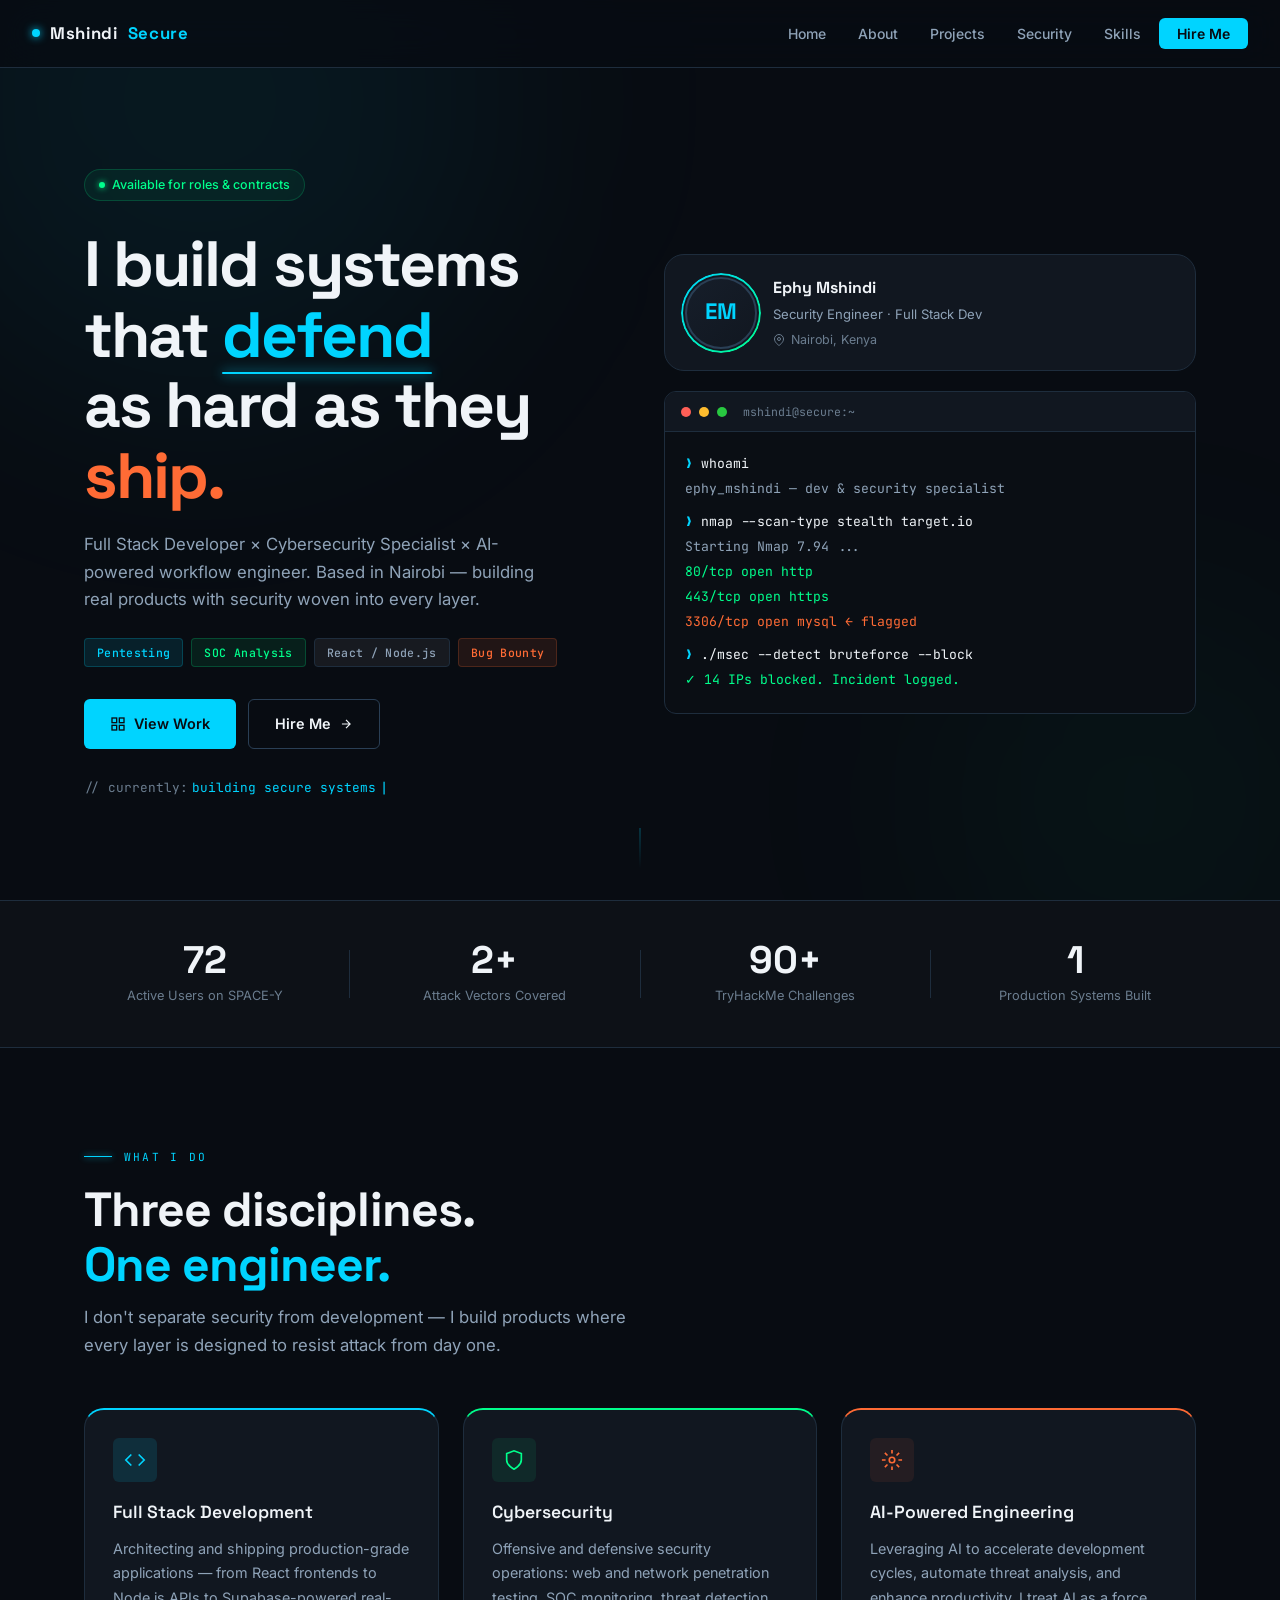
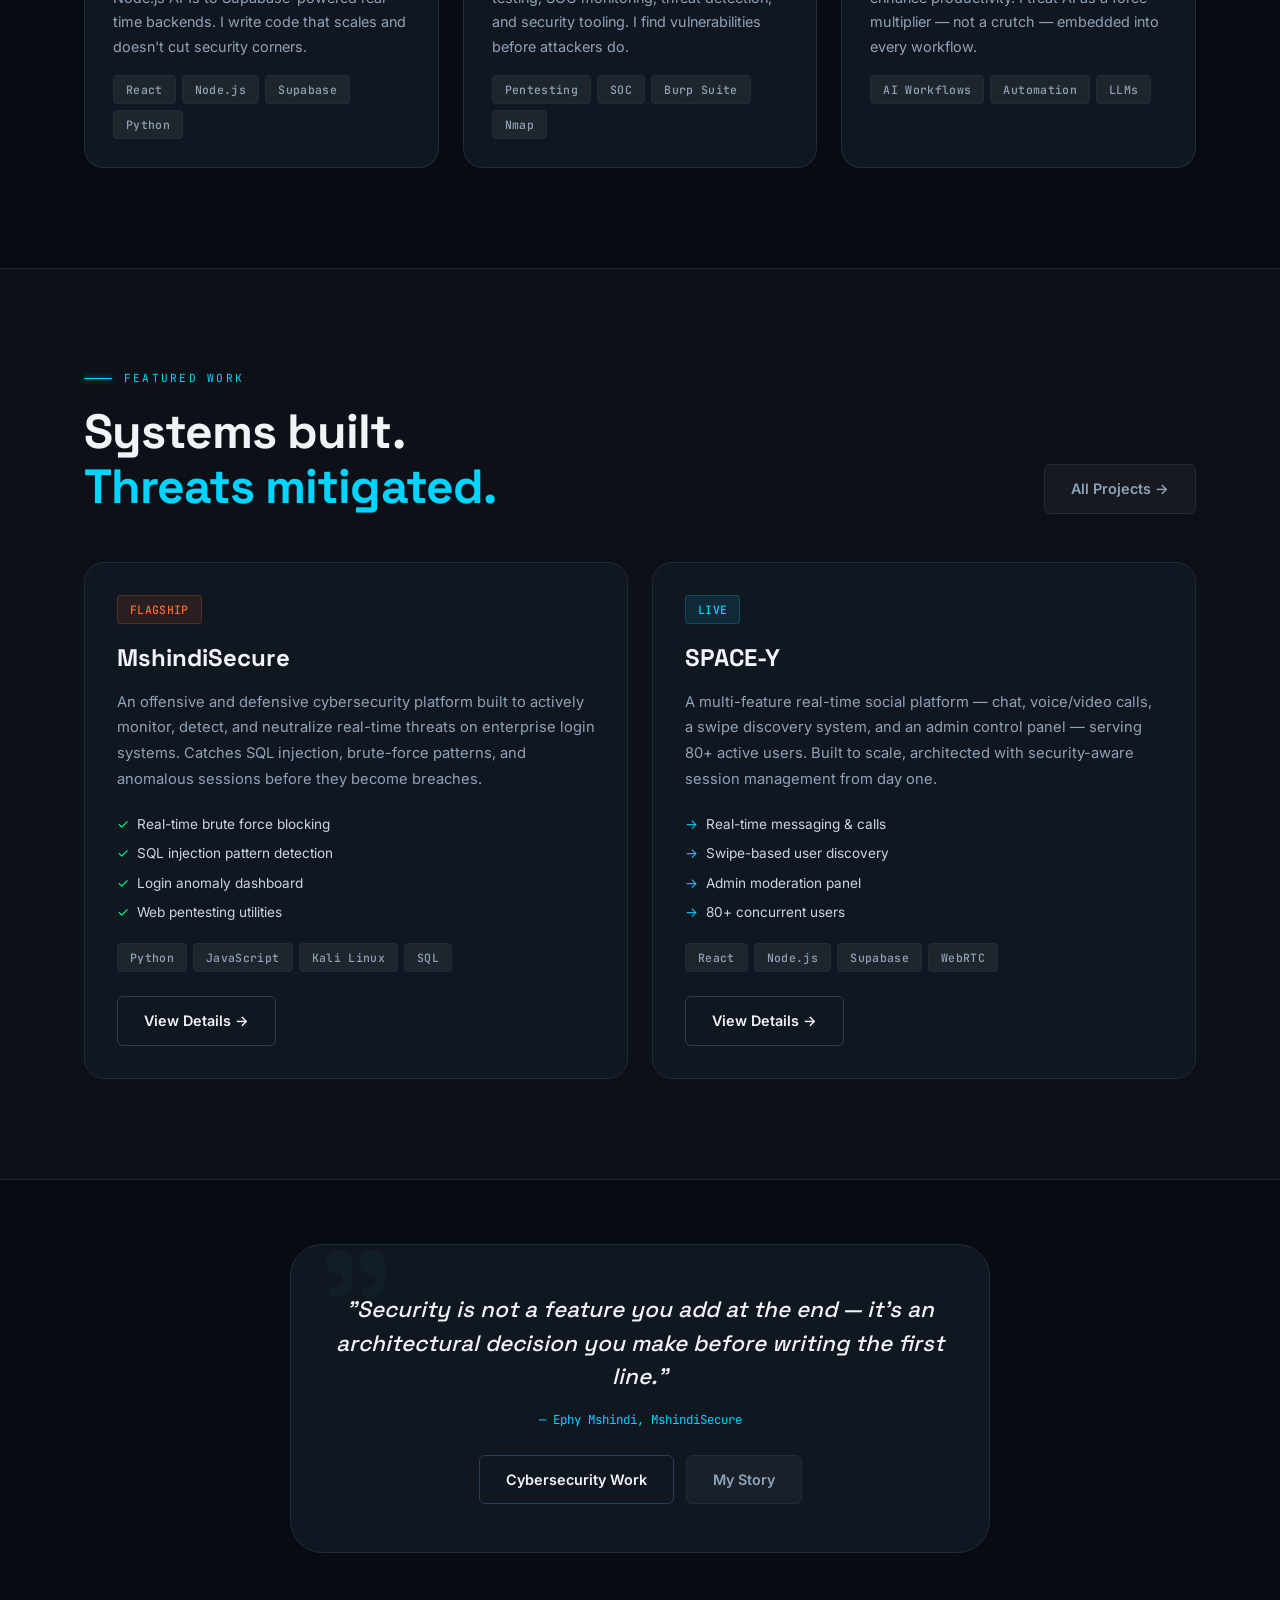
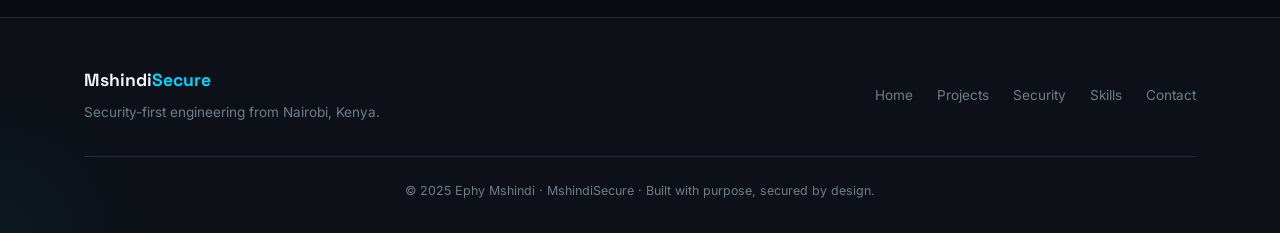
==== index.html @ 640c9cd2 "Initial portfolio launch" ====
<!DOCTYPE html>
<html lang="en">
<head>
  <meta charset="UTF-8" />
  <meta name="viewport" content="width=device-width, initial-scale=1.0" />
  <title>Ephy Mshindi — Full Stack Developer & Cybersecurity Specialist</title>
  <meta name="description" content="Ephy Mshindi (MshindiSecure) — Full Stack Developer, Cybersecurity Specialist and AI-powered engineer based in Nairobi, Kenya." />
  <link rel="stylesheet" href="css/style.css" />
  <link rel="stylesheet" href="css/home.css" />
</head>
<body>

  <!-- Layout injected by layout.js -->

  <!-- ══════════════════════════════════
       HERO
  ══════════════════════════════════ -->
  <section class="hero" id="hero">
    <!-- Ambient blobs -->
    <div class="glow-blob" style="width:600px;height:600px;background:rgba(0,212,255,0.06);top:-200px;left:-100px;"></div>
    <div class="glow-blob" style="width:400px;height:400px;background:rgba(0,255,140,0.04);bottom:-100px;right:-60px;"></div>

    <div class="container hero-container">
      <!-- Left: text -->
      <div class="hero-text">
        <div class="status-badge reveal" style="margin-bottom:28px;">
          Available for roles &amp; contracts
        </div>

        <h1 class="hero-headline reveal reveal-delay-1">
          I build systems<br />
          that <span class="hero-highlight">defend</span><br />
          as hard as they <span class="hero-highlight-alt">ship.</span>
        </h1>

        <p class="hero-sub reveal reveal-delay-2">
          Full Stack Developer × Cybersecurity Specialist × AI-powered workflow engineer.
          Based in Nairobi — building real products with security woven into every layer.
        </p>

        <div class="hero-roles reveal reveal-delay-2">
          <span class="tag tag-cyan">Pentesting</span>
          <span class="tag tag-green">SOC Analysis</span>
          <span class="tag tag-ghost">React / Node.js</span>
          <span class="tag tag-orange">Bug Bounty</span>
        </div>

        <div class="hero-ctas reveal reveal-delay-3">
          <a href="pages/projects.html" class="btn btn-primary">
            <svg width="16" height="16" viewBox="0 0 24 24" fill="none" stroke="currentColor" stroke-width="2"><rect x="3" y="3" width="7" height="7"/><rect x="14" y="3" width="7" height="7"/><rect x="3" y="14" width="7" height="7"/><rect x="14" y="14" width="7" height="7"/></svg>
            View Work
          </a>
          <a href="pages/contact.html" class="btn btn-secondary">
            Hire Me
            <svg width="14" height="14" viewBox="0 0 24 24" fill="none" stroke="currentColor" stroke-width="2"><path d="M5 12h14M12 5l7 7-7 7"/></svg>
          </a>
        </div>

        <!-- Typed roles -->
        <div class="hero-typed reveal reveal-delay-4">
          <span class="font-mono text-muted" style="font-size:0.8rem;">// currently: </span>
          <span id="typed-role" class="font-mono text-cyan" style="font-size:0.8rem;"></span>
          <span class="typed-cursor">|</span>
        </div>
      </div>

      <!-- Right: profile + terminal -->
      <div class="hero-visual reveal reveal-delay-2">
        <div class="hero-profile-card">
          <div class="hero-img-wrap">
            <img src="https://res.cloudinary.com/dnaw2g9c0/image/upload/v1781945334/file_00000000d36471f89955f87ce073cd5a_1_qok9fi.png" alt="Ephy Mshindi" class="hero-img" onerror="this.style.display='none';this.nextElementSibling.style.display='flex'" />
            <div class="hero-img-placeholder">
              <span>EM</span>
            </div>
            <div class="hero-img-ring"></div>
          </div>
          <div class="hero-profile-info">
            <div class="fw-700 text-ghost" style="font-family:var(--font-display)">Ephy Mshindi</div>
            <div style="font-size:0.82rem;color:var(--muted-bright);margin-top:2px">Security Engineer · Full Stack Dev</div>
            <div style="font-size:0.78rem;color:var(--muted);margin-top:4px;display:flex;align-items:center;gap:6px;">
              <svg width="12" height="12" viewBox="0 0 24 24" fill="none" stroke="currentColor" stroke-width="2"><path d="M21 10c0 7-9 13-9 13s-9-6-9-13a9 9 0 0118 0z"/><circle cx="12" cy="10" r="3"/></svg>
              Nairobi, Kenya
            </div>
          </div>
        </div>

        <!-- Terminal card -->
        <div class="terminal hero-terminal">
          <div class="terminal-bar">
            <div class="terminal-dot red"></div>
            <div class="terminal-dot yellow"></div>
            <div class="terminal-dot green"></div>
            <span style="font-size:0.72rem;color:var(--muted);margin-left:8px;">mshindi@secure:~</span>
          </div>
          <div class="terminal-body">
            <div><span class="t-prompt">❯ </span><span class="t-cmd">whoami</span></div>
            <div class="t-output">ephy_mshindi — dev &amp; security specialist</div>
            <div style="margin-top:8px"><span class="t-prompt">❯ </span><span class="t-cmd">nmap --scan-type stealth target.io</span></div>
            <div class="t-output">Starting Nmap 7.94 ...</div>
            <div class="t-success">80/tcp  open  http</div>
            <div class="t-success">443/tcp open  https</div>
            <div class="t-warn">3306/tcp open  mysql ← flagged</div>
            <div style="margin-top:8px"><span class="t-prompt">❯ </span><span class="t-cmd">./msec --detect bruteforce --block</span></div>
            <div class="t-success">✓ 14 IPs blocked. Incident logged.</div>
          </div>
        </div>
      </div>
    </div>

    <!-- Scroll hint -->
    <div class="hero-scroll">
      <div class="hero-scroll-line"></div>
    </div>
  </section>

  <!-- ══════════════════════════════════
       STATS STRIP
  ══════════════════════════════════ -->
  <section class="stats-strip">
    <div class="container">
      <div class="stats-grid">
        <div class="stat-item reveal">
          <div class="stat-num">
            <span data-counter data-target="80" data-suffix="+">0</span>
          </div>
          <div class="stat-label">Active Users on SPACE-Y</div>
        </div>
        <div class="stat-divider"></div>
        <div class="stat-item reveal reveal-delay-1">
          <div class="stat-num">
            <span data-counter data-target="3" data-suffix="">0</span>+
          </div>
          <div class="stat-label">Attack Vectors Covered</div>
        </div>
        <div class="stat-divider"></div>
        <div class="stat-item reveal reveal-delay-2">
          <div class="stat-num">
            <span data-counter data-target="100" data-suffix="">0</span>+
          </div>
          <div class="stat-label">TryHackMe Challenges</div>
        </div>
        <div class="stat-divider"></div>
        <div class="stat-item reveal reveal-delay-3">
          <div class="stat-num">
            <span data-counter data-target="2" data-suffix="">0</span>
          </div>
          <div class="stat-label">Production Systems Built</div>
        </div>
      </div>
    </div>
  </section>

  <!-- ══════════════════════════════════
       WHAT I DO
  ══════════════════════════════════ -->
  <section class="section" id="what-i-do">
    <div class="container">
      <div class="section-eyebrow reveal">What I Do</div>
      <h2 class="section-title reveal reveal-delay-1">Three disciplines.<br /><span class="text-cyan">One engineer.</span></h2>
      <p class="section-subtitle reveal reveal-delay-2">I don't separate security from development — I build products where every layer is designed to resist attack from day one.</p>

      <div class="grid-3 mt-48">
        <!-- Card 1 -->
        <div class="card reveal" style="border-top: 2px solid var(--cyan);">
          <div class="card-icon" style="background:var(--cyan-glow);color:var(--cyan);">
            <svg width="22" height="22" viewBox="0 0 24 24" fill="none" stroke="currentColor" stroke-width="1.8"><polyline points="16 18 22 12 16 6"/><polyline points="8 6 2 12 8 18"/></svg>
          </div>
          <h3 class="card-title">Full Stack Development</h3>
          <p class="card-text">Architecting and shipping production-grade applications — from React frontends to Node.js APIs to Supabase-powered real-time backends. I write code that scales and doesn't cut security corners.</p>
          <div class="mt-16" style="display:flex;flex-wrap:wrap;gap:6px;">
            <span class="tag tag-ghost">React</span>
            <span class="tag tag-ghost">Node.js</span>
            <span class="tag tag-ghost">Supabase</span>
            <span class="tag tag-ghost">Python</span>
          </div>
        </div>

        <!-- Card 2 -->
        <div class="card reveal reveal-delay-1" style="border-top: 2px solid var(--green);">
          <div class="card-icon" style="background:rgba(0,255,140,0.08);color:var(--green);">
            <svg width="22" height="22" viewBox="0 0 24 24" fill="none" stroke="currentColor" stroke-width="1.8"><path d="M12 22s8-4 8-10V5l-8-3-8 3v7c0 6 8 10 8 10z"/></svg>
          </div>
          <h3 class="card-title">Cybersecurity</h3>
          <p class="card-text">Offensive and defensive security operations: web and network penetration testing, SOC monitoring, threat detection, and security tooling. I find vulnerabilities before attackers do.</p>
          <div class="mt-16" style="display:flex;flex-wrap:wrap;gap:6px;">
            <span class="tag tag-ghost">Pentesting</span>
            <span class="tag tag-ghost">SOC</span>
            <span class="tag tag-ghost">Burp Suite</span>
            <span class="tag tag-ghost">Nmap</span>
          </div>
        </div>

        <!-- Card 3 -->
        <div class="card reveal reveal-delay-2" style="border-top: 2px solid var(--orange);">
          <div class="card-icon" style="background:rgba(255,107,53,0.08);color:var(--orange);">
            <svg width="22" height="22" viewBox="0 0 24 24" fill="none" stroke="currentColor" stroke-width="1.8"><circle cx="12" cy="12" r="3"/><path d="M12 1v4M12 19v4M4.22 4.22l2.83 2.83M16.95 16.95l2.83 2.83M1 12h4M19 12h4M4.22 19.78l2.83-2.83M16.95 7.05l2.83-2.83"/></svg>
          </div>
          <h3 class="card-title">AI-Powered Engineering</h3>
          <p class="card-text">Leveraging AI to accelerate development cycles, automate threat analysis, and enhance productivity. I treat AI as a force multiplier — not a crutch — embedded into every workflow.</p>
          <div class="mt-16" style="display:flex;flex-wrap:wrap;gap:6px;">
            <span class="tag tag-ghost">AI Workflows</span>
            <span class="tag tag-ghost">Automation</span>
            <span class="tag tag-ghost">LLMs</span>
          </div>
        </div>
      </div>
    </div>
  </section>

  <!-- ══════════════════════════════════
       FEATURED PROJECTS
  ══════════════════════════════════ -->
  <section class="section" id="featured" style="background:var(--surface-1);border-top:1px solid var(--border);border-bottom:1px solid var(--border);">
    <div class="container">
      <div class="section-eyebrow reveal">Featured Work</div>
      <div class="flex-between" style="flex-wrap:wrap;gap:16px;align-items:flex-end;">
        <h2 class="section-title reveal reveal-delay-1">Systems built.<br /><span class="text-cyan">Threats mitigated.</span></h2>
        <a href="pages/projects.html" class="btn btn-ghost reveal reveal-delay-1">All Projects →</a>
      </div>

      <div class="grid-2 mt-48">
        <!-- MshindiSecure -->
        <div class="project-card card reveal">
          <div class="project-label">
            <span class="tag tag-orange">FLAGSHIP</span>
          </div>
          <h3 class="project-title">MshindiSecure</h3>
          <p class="project-desc">An offensive and defensive cybersecurity platform built to actively monitor, detect, and neutralize real-time threats on enterprise login systems. Catches SQL injection, brute-force patterns, and anomalous sessions before they become breaches.</p>
          <div class="project-features">
            <div class="project-feature"><span class="text-green">✓</span> Real-time brute force blocking</div>
            <div class="project-feature"><span class="text-green">✓</span> SQL injection pattern detection</div>
            <div class="project-feature"><span class="text-green">✓</span> Login anomaly dashboard</div>
            <div class="project-feature"><span class="text-green">✓</span> Web pentesting utilities</div>
          </div>
          <div class="project-stack">
            <span class="tag tag-ghost">Python</span>
            <span class="tag tag-ghost">JavaScript</span>
            <span class="tag tag-ghost">Kali Linux</span>
            <span class="tag tag-ghost">SQL</span>
          </div>
          <a href="pages/projects.html#mshindisecure" class="btn btn-secondary mt-24" style="width:fit-content;">View Details →</a>
        </div>

        <!-- SPACE-Y -->
        <div class="project-card card reveal reveal-delay-1">
          <div class="project-label">
            <span class="tag tag-cyan">LIVE</span>
          </div>
          <h3 class="project-title">SPACE-Y</h3>
          <p class="project-desc">A multi-feature real-time social platform — chat, voice/video calls, a swipe discovery system, and an admin control panel — serving 80+ active users. Built to scale, architected with security-aware session management from day one.</p>
          <div class="project-features">
            <div class="project-feature"><span class="text-cyan">→</span> Real-time messaging &amp; calls</div>
            <div class="project-feature"><span class="text-cyan">→</span> Swipe-based user discovery</div>
            <div class="project-feature"><span class="text-cyan">→</span> Admin moderation panel</div>
            <div class="project-feature"><span class="text-cyan">→</span> 80+ concurrent users</div>
          </div>
          <div class="project-stack">
            <span class="tag tag-ghost">React</span>
            <span class="tag tag-ghost">Node.js</span>
            <span class="tag tag-ghost">Supabase</span>
            <span class="tag tag-ghost">WebRTC</span>
          </div>
          <a href="pages/projects.html#spacey" class="btn btn-secondary mt-24" style="width:fit-content;">View Details →</a>
        </div>
      </div>
    </div>
  </section>

  <!-- ══════════════════════════════════
       SECURITY MINDSET STRIP
  ══════════════════════════════════ -->
  <section class="section section-sm" id="mindset">
    <div class="container">
      <div class="mindset-wrap reveal">
        <div class="mindset-quote">
          "Security is not a feature you add at the end — it's an architectural decision you make before writing the first line."
        </div>
        <div class="mindset-attr">— Ephy Mshindi, MshindiSecure</div>
        <div class="mt-24" style="display:flex;gap:12px;flex-wrap:wrap;justify-content:center;">
          <a href="pages/cybersecurity.html" class="btn btn-secondary">Cybersecurity Work</a>
          <a href="pages/about.html" class="btn btn-ghost">My Story</a>
        </div>
      </div>
    </div>
  </section>

  <script src="js/layout.js"></script>
  <script src="js/main.js"></script>
  <script>
    // Typed text on hero
    typeText(document.getElementById('typed-role'), [
      'building secure systems',
      'hunting vulnerabilities',
      'writing clean React',
      'monitoring threats live',
      'open to hire'
    ], 70, 2000);
  </script>
</body>
</html>
---- css/style.css ----
/* ========================================
   MSHINDISECURE — DESIGN SYSTEM
   Palette: Obsidian × Electric Cyan × Ghost White
   Typefaces: Space Grotesk (display) + Inter (body)
   ======================================== */

@import url('https://fonts.googleapis.com/css2?family=Space+Grotesk:wght@300;400;500;600;700&family=Inter:wght@300;400;500;600&family=JetBrains+Mono:wght@400;500&display=swap');

/* ── TOKENS ── */
:root {
  --obsidian:     #080c12;
  --surface-1:    #0d1117;
  --surface-2:    #111720;
  --surface-3:    #161e2a;
  --border:       #1e2d3d;
  --border-bright:#2a3f55;
  --cyan:         #00d4ff;
  --cyan-dim:     #00a8cc;
  --cyan-glow:    rgba(0, 212, 255, 0.12);
  --cyan-glow-lg: rgba(0, 212, 255, 0.06);
  --green:        #00ff8c;
  --orange:       #ff6b35;
  --ghost:        #f0f4f8;
  --muted:        #6b7d8f;
  --muted-bright: #8fa3b8;
  --text:         #c9d6e3;

  --font-display: 'Space Grotesk', sans-serif;
  --font-body:    'Inter', sans-serif;
  --font-mono:    'JetBrains Mono', monospace;

  --radius-sm:  6px;
  --radius-md:  12px;
  --radius-lg:  20px;
  --radius-xl:  32px;

  --transition: 0.25s cubic-bezier(0.4, 0, 0.2, 1);
  --transition-slow: 0.45s cubic-bezier(0.4, 0, 0.2, 1);

  --shadow-cyan: 0 0 40px rgba(0, 212, 255, 0.15), 0 0 80px rgba(0, 212, 255, 0.05);
  --shadow-card: 0 4px 24px rgba(0, 0, 0, 0.4), 0 1px 0 rgba(255,255,255,0.03) inset;
}

/* ── RESET ── */
*, *::before, *::after { box-sizing: border-box; margin: 0; padding: 0; }

html {
  scroll-behavior: smooth;
  -webkit-font-smoothing: antialiased;
}

body {
  background: var(--obsidian);
  color: var(--text);
  font-family: var(--font-body);
  font-size: 16px;
  line-height: 1.65;
  overflow-x: hidden;
}

a { color: inherit; text-decoration: none; }
img { display: block; max-width: 100%; }
ul { list-style: none; }

/* ── LOADING SCREEN ── */
#loader {
  position: fixed;
  inset: 0;
  background: var(--obsidian);
  display: flex;
  align-items: center;
  justify-content: center;
  z-index: 9999;
  transition: opacity 0.6s ease, visibility 0.6s ease;
}
#loader.hidden { opacity: 0; visibility: hidden; }

.loader-inner {
  display: flex;
  flex-direction: column;
  align-items: center;
  gap: 20px;
}

.loader-logo {
  font-family: var(--font-display);
  font-size: 1.4rem;
  font-weight: 700;
  color: var(--ghost);
  letter-spacing: 0.08em;
}
.loader-logo span { color: var(--cyan); }

.loader-bar {
  width: 180px;
  height: 2px;
  background: var(--surface-3);
  border-radius: 2px;
  overflow: hidden;
}
.loader-bar-fill {
  height: 100%;
  background: var(--cyan);
  border-radius: 2px;
  animation: loadBar 1.4s cubic-bezier(0.4, 0, 0.2, 1) forwards;
  box-shadow: 0 0 12px var(--cyan);
}
@keyframes loadBar { from { width: 0 } to { width: 100% } }

/* ── NAVBAR ── */
.navbar {
  position: fixed;
  top: 0; left: 0; right: 0;
  z-index: 1000;
  padding: 0 32px;
  height: 68px;
  display: flex;
  align-items: center;
  justify-content: space-between;
  background: rgba(8, 12, 18, 0.82);
  backdrop-filter: blur(20px) saturate(180%);
  -webkit-backdrop-filter: blur(20px) saturate(180%);
  border-bottom: 1px solid var(--border);
  transition: var(--transition);
}

.navbar.scrolled {
  background: rgba(8, 12, 18, 0.96);
  box-shadow: 0 8px 32px rgba(0,0,0,0.4);
}

.nav-brand {
  display: flex;
  align-items: center;
  gap: 10px;
  font-family: var(--font-display);
  font-weight: 700;
  font-size: 1.05rem;
  letter-spacing: 0.04em;
  color: var(--ghost);
}
.nav-brand-avatar {
  width: 30px; height: 30px;
  border-radius: 50%;
  object-fit: cover;
  border: 1.5px solid var(--cyan);
  box-shadow: 0 0 8px rgba(0, 212, 255, 0.4);
  flex-shrink: 0;
  transition: var(--transition);
}
.nav-brand:hover .nav-brand-avatar {
  box-shadow: 0 0 16px rgba(0, 212, 255, 0.7);
  transform: scale(1.06);
}

.nav-brand-dot {
  width: 8px; height: 8px;
  background: var(--cyan);
  border-radius: 50%;
  box-shadow: 0 0 8px var(--cyan);
  animation: pulse 2.4s ease-in-out infinite;
}
@keyframes pulse { 0%,100%{ opacity:1; transform:scale(1) } 50%{ opacity:0.5; transform:scale(0.7) } }

.nav-links {
  display: flex;
  align-items: center;
  gap: 4px;
}
.nav-links a {
  padding: 6px 14px;
  font-size: 0.875rem;
  font-weight: 500;
  color: var(--muted-bright);
  border-radius: var(--radius-sm);
  transition: var(--transition);
  position: relative;
}
.nav-links a:hover, .nav-links a.active {
  color: var(--ghost);
  background: rgba(255,255,255,0.05);
}
.nav-links a.active::after {
  content: '';
  position: absolute;
  bottom: -1px; left: 50%; transform: translateX(-50%);
  width: 20px; height: 2px;
  background: var(--cyan);
  border-radius: 2px;
  box-shadow: 0 0 6px var(--cyan);
}

.nav-cta {
  background: var(--cyan) !important;
  color: var(--obsidian) !important;
  font-weight: 600 !important;
  padding: 7px 18px !important;
  border-radius: var(--radius-sm) !important;
  transition: var(--transition) !important;
}
.nav-cta:hover {
  background: #33dcff !important;
  transform: translateY(-1px);
  box-shadow: 0 4px 20px rgba(0, 212, 255, 0.4) !important;
}

.nav-hamburger {
  display: none;
  flex-direction: column;
  gap: 5px;
  cursor: pointer;
  padding: 4px;
}
.nav-hamburger span {
  display: block;
  width: 22px; height: 2px;
  background: var(--ghost);
  border-radius: 2px;
  transition: var(--transition);
}

/* ── LAYOUT ── */
.container {
  max-width: 1160px;
  margin: 0 auto;
  padding: 0 24px;
}

.section { padding: 100px 0; }
.section-sm { padding: 64px 0; }

.section-eyebrow {
  font-family: var(--font-mono);
  font-size: 0.7rem;
  letter-spacing: 0.2em;
  text-transform: uppercase;
  color: var(--cyan);
  margin-bottom: 16px;
  display: flex;
  align-items: center;
  gap: 12px;
}
.section-eyebrow::before {
  content: '';
  display: block;
  width: 28px; height: 1px;
  background: var(--cyan);
  box-shadow: 0 0 6px var(--cyan);
}

.section-title {
  font-family: var(--font-display);
  font-size: clamp(2rem, 4vw, 3rem);
  font-weight: 700;
  color: var(--ghost);
  line-height: 1.15;
  letter-spacing: -0.02em;
}

.section-subtitle {
  color: var(--muted-bright);
  font-size: 1.05rem;
  max-width: 560px;
  margin-top: 12px;
}

/* ── BUTTONS ── */
.btn {
  display: inline-flex;
  align-items: center;
  gap: 8px;
  padding: 12px 26px;
  font-family: var(--font-body);
  font-size: 0.9rem;
  font-weight: 600;
  border-radius: var(--radius-sm);
  border: none;
  cursor: pointer;
  transition: var(--transition);
  text-decoration: none;
  white-space: nowrap;
}

.btn-primary {
  background: var(--cyan);
  color: var(--obsidian);
}
.btn-primary:hover {
  background: #33dcff;
  transform: translateY(-2px);
  box-shadow: 0 8px 32px rgba(0, 212, 255, 0.35);
}

.btn-secondary {
  background: transparent;
  color: var(--ghost);
  border: 1px solid var(--border-bright);
}
.btn-secondary:hover {
  border-color: var(--cyan);
  color: var(--cyan);
  transform: translateY(-2px);
  background: var(--cyan-glow);
}

.btn-ghost {
  background: rgba(255,255,255,0.04);
  color: var(--muted-bright);
  border: 1px solid var(--border);
}
.btn-ghost:hover {
  background: rgba(255,255,255,0.08);
  color: var(--ghost);
}

/* ── CARDS ── */
.card {
  background: var(--surface-2);
  border: 1px solid var(--border);
  border-radius: var(--radius-lg);
  padding: 28px;
  transition: var(--transition);
  position: relative;
  overflow: hidden;
}
.card::before {
  content: '';
  position: absolute;
  inset: 0;
  border-radius: var(--radius-lg);
  background: linear-gradient(135deg, rgba(0,212,255,0.04) 0%, transparent 60%);
  opacity: 0;
  transition: var(--transition);
}
.card:hover {
  border-color: var(--border-bright);
  transform: translateY(-4px);
  box-shadow: var(--shadow-card);
}
.card:hover::before { opacity: 1; }

/* ── TAGS ── */
.tag {
  display: inline-flex;
  align-items: center;
  padding: 4px 12px;
  font-family: var(--font-mono);
  font-size: 0.72rem;
  border-radius: 4px;
  font-weight: 500;
  letter-spacing: 0.03em;
}
.tag-cyan { background: rgba(0,212,255,0.1); color: var(--cyan); border: 1px solid rgba(0,212,255,0.2); }
.tag-green { background: rgba(0,255,140,0.08); color: var(--green); border: 1px solid rgba(0,255,140,0.2); }
.tag-orange { background: rgba(255,107,53,0.1); color: var(--orange); border: 1px solid rgba(255,107,53,0.2); }
.tag-ghost { background: rgba(240,244,248,0.06); color: var(--muted-bright); border: 1px solid var(--border); }

/* ── DIVIDER ── */
.divider {
  width: 100%; height: 1px;
  background: linear-gradient(90deg, transparent, var(--border), transparent);
  margin: 0;
}

/* ── GLOW BLOB (ambient background) ── */
.glow-blob {
  position: absolute;
  border-radius: 50%;
  filter: blur(120px);
  pointer-events: none;
  z-index: 0;
}

/* ── SCROLL ANIMATIONS ── */
.reveal {
  opacity: 0;
  transform: translateY(28px);
  transition: opacity 0.6s ease, transform 0.6s ease;
}
.reveal.visible {
  opacity: 1;
  transform: translateY(0);
}
.reveal-delay-1 { transition-delay: 0.1s; }
.reveal-delay-2 { transition-delay: 0.2s; }
.reveal-delay-3 { transition-delay: 0.3s; }
.reveal-delay-4 { transition-delay: 0.4s; }

/* ── FOOTER ── */
footer {
  background: var(--surface-1);
  border-top: 1px solid var(--border);
  padding: 48px 0 32px;
}

.footer-inner {
  display: grid;
  grid-template-columns: 1fr auto;
  gap: 32px;
  align-items: center;
}

.footer-brand {
  font-family: var(--font-display);
  font-weight: 700;
  font-size: 1.1rem;
  color: var(--ghost);
}
.footer-brand span { color: var(--cyan); }
.footer-tagline {
  font-size: 0.85rem;
  color: var(--muted);
  margin-top: 6px;
}

.footer-links {
  display: flex;
  gap: 24px;
}
.footer-links a {
  font-size: 0.85rem;
  color: var(--muted);
  transition: var(--transition);
}
.footer-links a:hover { color: var(--cyan); }

.footer-copy {
  text-align: center;
  font-size: 0.78rem;
  color: var(--muted);
  margin-top: 32px;
  padding-top: 24px;
  border-top: 1px solid var(--border);
}

/* ── TERMINAL ELEMENT ── */
.terminal {
  background: #0a0e14;
  border: 1px solid var(--border);
  border-radius: var(--radius-md);
  overflow: hidden;
  font-family: var(--font-mono);
}
.terminal-bar {
  padding: 10px 16px;
  background: var(--surface-2);
  border-bottom: 1px solid var(--border);
  display: flex;
  align-items: center;
  gap: 8px;
}
.terminal-dot { width: 10px; height: 10px; border-radius: 50%; }
.terminal-dot.red { background: #ff5f57; }
.terminal-dot.yellow { background: #febc2e; }
.terminal-dot.green { background: #28c840; }
.terminal-body {
  padding: 20px 20px;
  font-size: 0.82rem;
  line-height: 1.9;
  color: var(--text);
}
.terminal-body .t-prompt { color: var(--cyan); }
.terminal-body .t-cmd { color: var(--ghost); }
.terminal-body .t-output { color: var(--muted-bright); }
.terminal-body .t-success { color: var(--green); }
.terminal-body .t-warn { color: var(--orange); }

/* ── SKILL BAR ── */
.skill-bar-wrap { margin-bottom: 16px; }
.skill-bar-label {
  display: flex;
  justify-content: space-between;
  margin-bottom: 6px;
  font-size: 0.85rem;
  color: var(--text);
}
.skill-bar-track {
  height: 4px;
  background: var(--surface-3);
  border-radius: 4px;
  overflow: hidden;
}
.skill-bar-fill {
  height: 100%;
  border-radius: 4px;
  background: linear-gradient(90deg, var(--cyan-dim), var(--cyan));
  box-shadow: 0 0 8px rgba(0,212,255,0.4);
  transform-origin: left;
  transform: scaleX(0);
  transition: transform 1s cubic-bezier(0.4,0,0.2,1);
}
.skill-bar-fill.animated { transform: scaleX(1); }

/* ── GRID LAYOUTS ── */
.grid-2 { display: grid; grid-template-columns: repeat(2, 1fr); gap: 24px; }
.grid-3 { display: grid; grid-template-columns: repeat(3, 1fr); gap: 24px; }
.grid-auto { display: grid; grid-template-columns: repeat(auto-fit, minmax(280px, 1fr)); gap: 24px; }

/* ── STATUS BADGE ── */
.status-badge {
  display: inline-flex;
  align-items: center;
  gap: 7px;
  padding: 5px 14px;
  background: rgba(0,255,140,0.06);
  border: 1px solid rgba(0,255,140,0.18);
  border-radius: 40px;
  font-size: 0.78rem;
  color: var(--green);
  font-weight: 500;
}
.status-badge::before {
  content: '';
  width: 6px; height: 6px;
  background: var(--green);
  border-radius: 50%;
  box-shadow: 0 0 6px var(--green);
  animation: pulse 2s ease infinite;
}

/* ── PAGE HERO (inner pages) ── */
.page-hero {
  padding: 140px 0 80px;
  position: relative;
  overflow: hidden;
}
.page-hero-bg {
  position: absolute;
  inset: 0;
  background: radial-gradient(ellipse 60% 60% at 50% 0%, rgba(0,212,255,0.06) 0%, transparent 70%);
  pointer-events: none;
}

/* ── RESPONSIVE ── */
@media (max-width: 900px) {
  .grid-3 { grid-template-columns: repeat(2, 1fr); }
}

@media (max-width: 680px) {
  .navbar { padding: 0 20px; }
  .nav-links { display: none; }
  .nav-links.open {
    display: flex;
    flex-direction: column;
    position: fixed;
    inset: 68px 0 0;
    background: rgba(8,12,18,0.98);
    backdrop-filter: blur(20px);
    padding: 32px 24px;
    gap: 4px;
    z-index: 999;
  }
  .nav-links.open a {
    padding: 12px 16px;
    font-size: 1rem;
    border-radius: var(--radius-sm);
  }
  .nav-hamburger { display: flex; }
  .grid-2 { grid-template-columns: 1fr; }
  .grid-3 { grid-template-columns: 1fr; }
  .footer-inner { grid-template-columns: 1fr; }
  .footer-links { flex-wrap: wrap; gap: 16px; }
  .section { padding: 72px 0; }
}

/* ── MISC UTILITIES ── */
.text-cyan { color: var(--cyan); }
.text-green { color: var(--green); }
.text-muted { color: var(--muted); }
.text-ghost { color: var(--ghost); }
.font-mono { font-family: var(--font-mono); }
.font-display { font-family: var(--font-display); }
.fw-700 { font-weight: 700; }
.flex { display: flex; }
.flex-center { display: flex; align-items: center; justify-content: center; }
.flex-between { display: flex; align-items: center; justify-content: space-between; }
.gap-8 { gap: 8px; }
.gap-12 { gap: 12px; }
.gap-16 { gap: 16px; }
.gap-24 { gap: 24px; }
.mt-8 { margin-top: 8px; }
.mt-12 { margin-top: 12px; }
.mt-16 { margin-top: 16px; }
.mt-24 { margin-top: 24px; }
.mt-32 { margin-top: 32px; }
.mt-48 { margin-top: 48px; }
.mb-8 { margin-bottom: 8px; }
.mb-16 { margin-bottom: 16px; }
.mb-24 { margin-bottom: 24px; }
.mb-32 { margin-bottom: 32px; }
.w-full { width: 100%; }
---- css/home.css ----
/* ════════════════════════════════
   HOME PAGE STYLES
   ════════════════════════════════ */

/* ── HERO ── */
.hero {
  min-height: 100vh;
  display: flex;
  flex-direction: column;
  justify-content: center;
  position: relative;
  overflow: hidden;
  padding-top: 68px;
}

.hero-container {
  display: grid;
  grid-template-columns: 1fr 1fr;
  gap: 48px;
  align-items: center;
  padding-top: 40px;
  padding-bottom: 40px;
  position: relative;
  z-index: 1;
}

.hero-headline {
  font-family: var(--font-display);
  font-size: clamp(2.4rem, 5vw, 4rem);
  font-weight: 700;
  color: var(--ghost);
  line-height: 1.1;
  letter-spacing: -0.03em;
  margin-bottom: 20px;
}

.hero-highlight {
  color: var(--cyan);
  position: relative;
}
.hero-highlight::after {
  content: '';
  position: absolute;
  bottom: 2px; left: 0; right: 0;
  height: 2px;
  background: var(--cyan);
  border-radius: 2px;
  box-shadow: 0 0 12px var(--cyan);
}

.hero-highlight-alt {
  color: var(--orange);
}

.hero-sub {
  color: var(--muted-bright);
  font-size: 1.05rem;
  max-width: 480px;
  margin-bottom: 24px;
}

.hero-roles {
  display: flex;
  flex-wrap: wrap;
  gap: 8px;
  margin-bottom: 32px;
}

.hero-ctas {
  display: flex;
  gap: 12px;
  flex-wrap: wrap;
  margin-bottom: 28px;
}

.hero-typed {
  display: flex;
  align-items: center;
  gap: 4px;
}

.typed-cursor {
  font-family: var(--font-mono);
  font-size: 0.85rem;
  color: var(--cyan);
  animation: blink 1s step-end infinite;
}
@keyframes blink { 0%,100%{ opacity:1 } 50%{ opacity:0 } }

/* ── HERO VISUAL ── */
.hero-visual {
  display: flex;
  flex-direction: column;
  gap: 20px;
  align-items: flex-start;
}

.hero-profile-card {
  background: var(--surface-2);
  border: 1px solid var(--border);
  border-radius: var(--radius-lg);
  padding: 20px;
  display: flex;
  align-items: center;
  gap: 16px;
  width: 100%;
  transition: var(--transition);
}
.hero-profile-card:hover {
  border-color: var(--border-bright);
  box-shadow: 0 0 0 1px rgba(0,212,255,0.1), var(--shadow-card);
}

.hero-img-wrap {
  position: relative;
  flex-shrink: 0;
}

.hero-img, .hero-img-placeholder {
  width: 72px; height: 72px;
  border-radius: 50%;
  object-fit: cover;
}

.hero-img-placeholder {
  display: none;
  align-items: center;
  justify-content: center;
  background: linear-gradient(135deg, var(--surface-3), var(--surface-2));
  border: 2px solid var(--border-bright);
  font-family: var(--font-display);
  font-size: 1.4rem;
  font-weight: 700;
  color: var(--cyan);
}

.hero-img-ring {
  position: absolute;
  inset: -4px;
  border-radius: 50%;
  border: 2px solid transparent;
  background: linear-gradient(135deg, var(--cyan), var(--green)) border-box;
  -webkit-mask: linear-gradient(#fff 0 0) padding-box, linear-gradient(#fff 0 0);
  -webkit-mask-composite: destination-out;
  mask-composite: exclude;
}

.hero-terminal {
  width: 100%;
}

/* ── SCROLL HINT ── */
.hero-scroll {
  position: absolute;
  bottom: 32px; left: 50%;
  transform: translateX(-50%);
  display: flex;
  flex-direction: column;
  align-items: center;
  gap: 6px;
  opacity: 0.4;
  animation: bounceDown 2s ease infinite;
}
.hero-scroll-line {
  width: 1px; height: 40px;
  background: linear-gradient(to bottom, var(--cyan), transparent);
}
@keyframes bounceDown {
  0%,100%{ transform:translateX(-50%) translateY(0); }
  50%{ transform:translateX(-50%) translateY(6px); }
}

/* ── STATS STRIP ── */
.stats-strip {
  background: var(--surface-1);
  border-top: 1px solid var(--border);
  border-bottom: 1px solid var(--border);
  padding: 40px 0;
}

.stats-grid {
  display: flex;
  align-items: center;
  justify-content: space-around;
  gap: 24px;
  flex-wrap: wrap;
}

.stat-item {
  text-align: center;
  flex: 1;
  min-width: 120px;
}

.stat-num {
  font-family: var(--font-display);
  font-size: 2.4rem;
  font-weight: 700;
  color: var(--ghost);
  line-height: 1;
}

.stat-label {
  font-size: 0.8rem;
  color: var(--muted);
  margin-top: 6px;
}

.stat-divider {
  width: 1px; height: 48px;
  background: var(--border);
}

/* ── CARD INTERNALS ── */
.card-icon {
  width: 44px; height: 44px;
  border-radius: var(--radius-sm);
  display: flex;
  align-items: center;
  justify-content: center;
  margin-bottom: 16px;
}

.card-title {
  font-family: var(--font-display);
  font-size: 1.1rem;
  font-weight: 600;
  color: var(--ghost);
  margin-bottom: 10px;
}

.card-text {
  font-size: 0.9rem;
  color: var(--muted-bright);
  line-height: 1.7;
}

/* ── PROJECT CARDS ── */
.project-card { padding: 32px; }
.project-label { margin-bottom: 14px; }
.project-title {
  font-family: var(--font-display);
  font-size: 1.5rem;
  font-weight: 700;
  color: var(--ghost);
  margin-bottom: 12px;
}
.project-desc {
  font-size: 0.92rem;
  color: var(--muted-bright);
  line-height: 1.75;
  margin-bottom: 20px;
}
.project-features {
  display: flex;
  flex-direction: column;
  gap: 7px;
  margin-bottom: 20px;
}
.project-feature {
  font-size: 0.85rem;
  color: var(--text);
  display: flex;
  align-items: center;
  gap: 8px;
}
.project-stack { display: flex; flex-wrap: wrap; gap: 6px; }

/* ── MINDSET SECTION ── */
.mindset-wrap {
  text-align: center;
  max-width: 700px;
  margin: 0 auto;
  padding: 48px 32px;
  background: var(--surface-2);
  border: 1px solid var(--border);
  border-radius: var(--radius-xl);
  position: relative;
  overflow: hidden;
}
.mindset-wrap::before {
  content: '"';
  position: absolute;
  top: -20px; left: 24px;
  font-family: var(--font-display);
  font-size: 12rem;
  color: rgba(0,212,255,0.04);
  line-height: 1;
  pointer-events: none;
}

.mindset-quote {
  font-family: var(--font-display);
  font-size: clamp(1.1rem, 2vw, 1.4rem);
  color: var(--ghost);
  font-weight: 500;
  line-height: 1.5;
  font-style: italic;
}

.mindset-attr {
  font-family: var(--font-mono);
  font-size: 0.78rem;
  color: var(--cyan);
  margin-top: 16px;
}

/* ── RESPONSIVE ── */
@media (max-width: 900px) {
  .hero-container {
    grid-template-columns: 1fr;
    text-align: center;
  }
  .hero-roles, .hero-ctas { justify-content: center; }
  .hero-sub { margin: 0 auto 24px; }
  .hero-typed { justify-content: center; }
  .hero-visual { align-items: center; }
  .stat-divider { display: none; }
  .stats-grid { gap: 32px; }
}
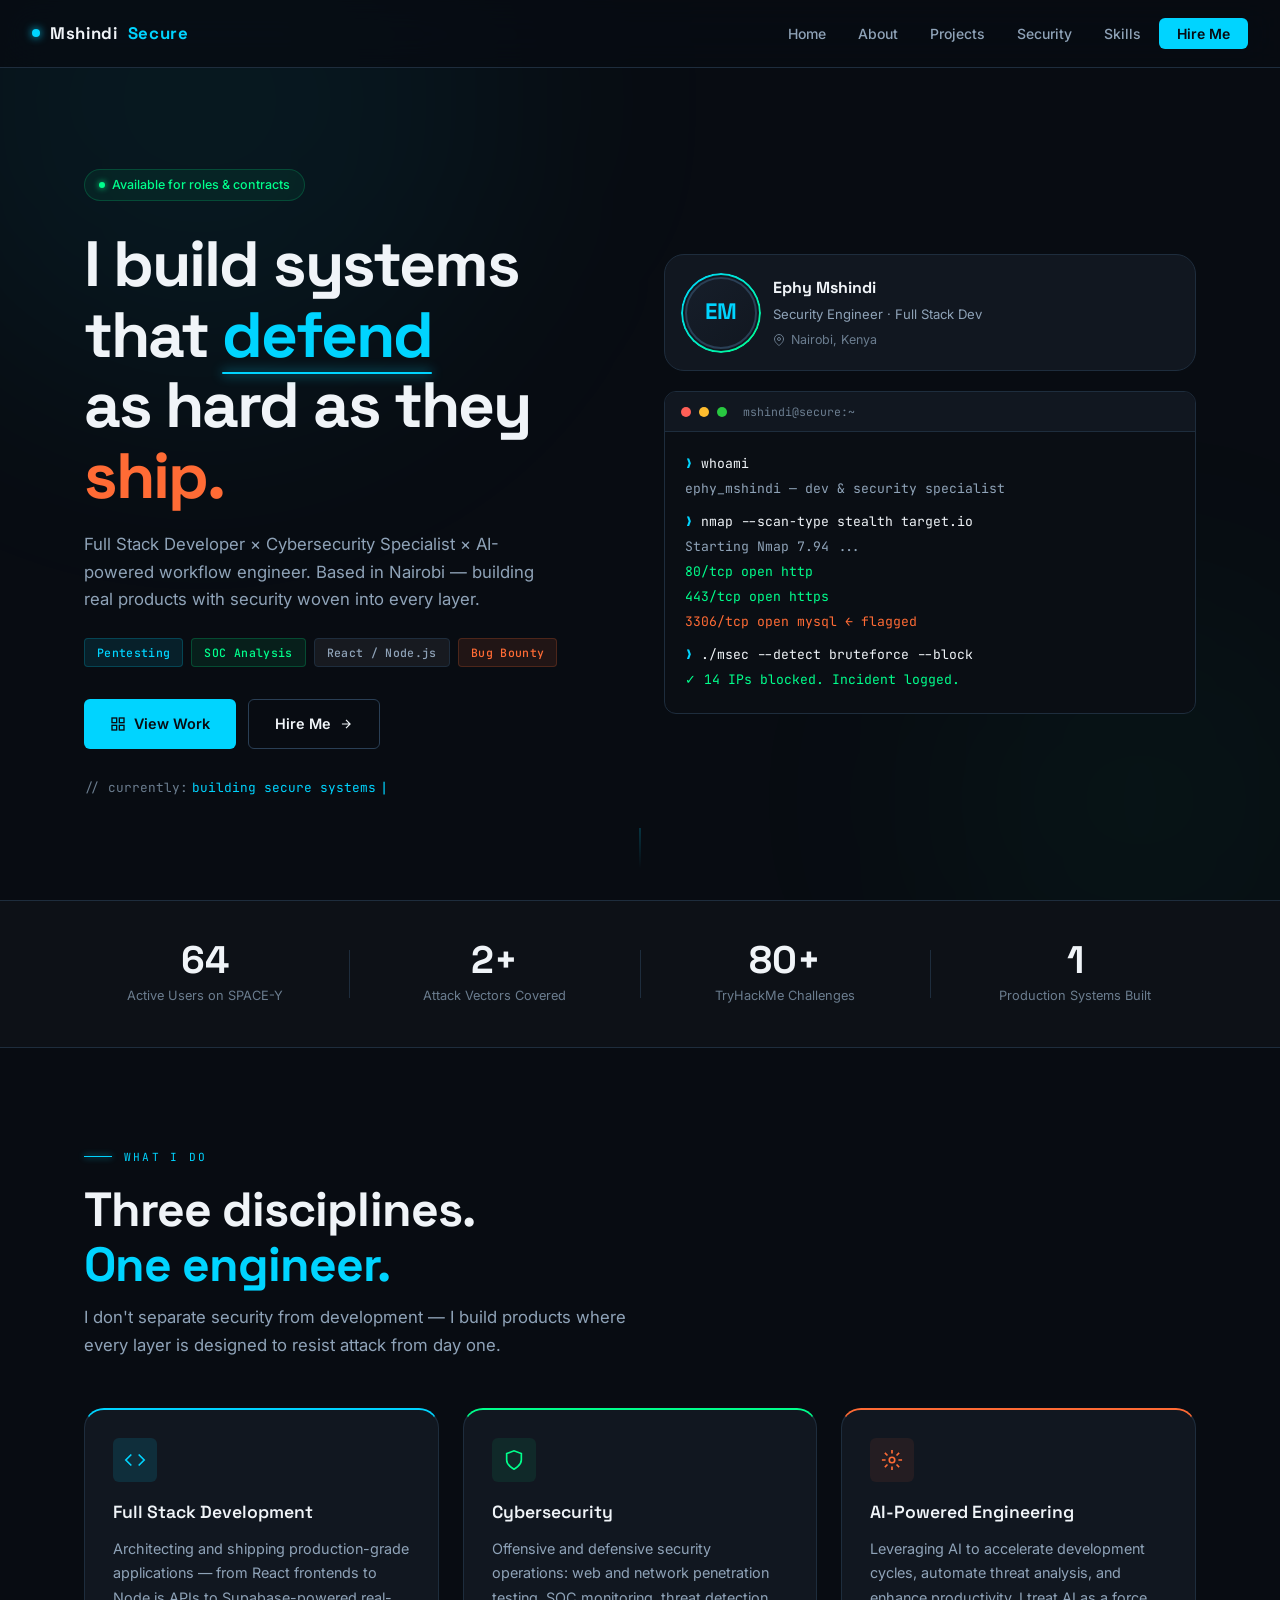
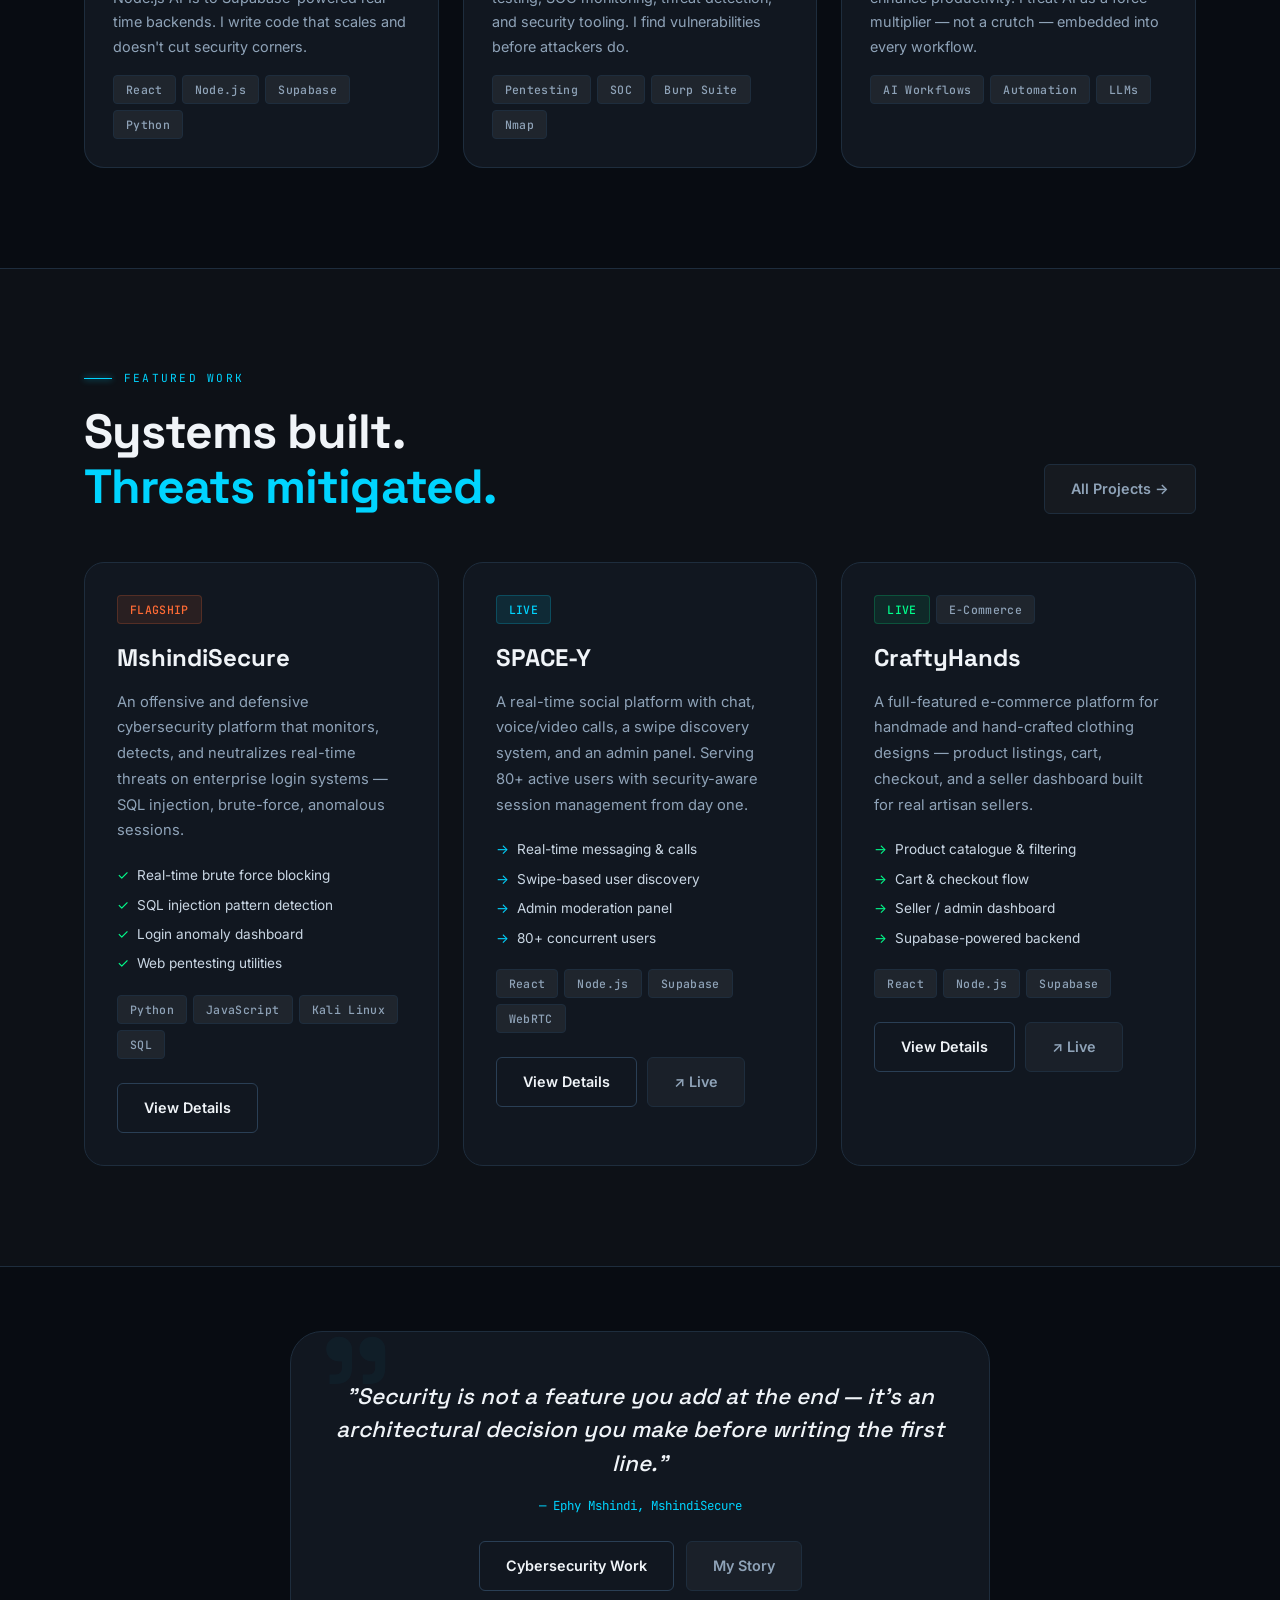
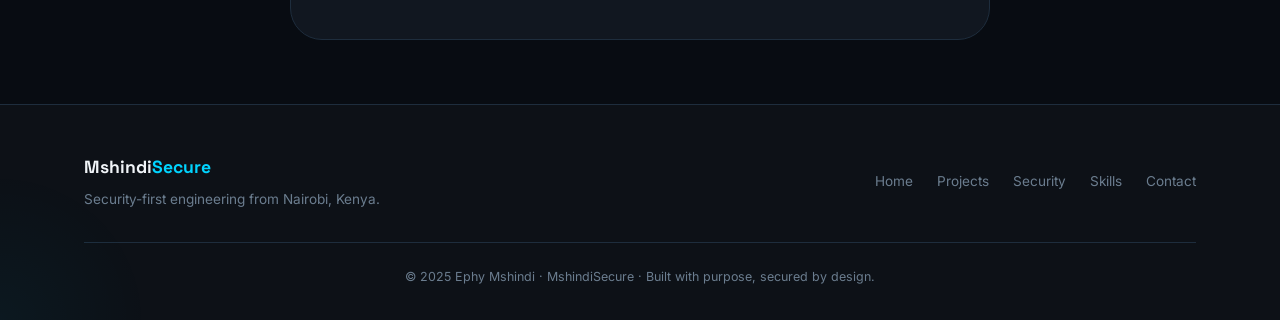
==== commit 479dc7c7: "Add CraftyHands project + live links" ====
--- a/index.html
+++ b/index.html
@@ -218,14 +218,14 @@
         <a href="pages/projects.html" class="btn btn-ghost reveal reveal-delay-1">All Projects →</a>
       </div>
 
-      <div class="grid-2 mt-48">
+<div class="grid-3 mt-48">
         <!-- MshindiSecure -->
         <div class="project-card card reveal">
           <div class="project-label">
             <span class="tag tag-orange">FLAGSHIP</span>
           </div>
           <h3 class="project-title">MshindiSecure</h3>
-          <p class="project-desc">An offensive and defensive cybersecurity platform built to actively monitor, detect, and neutralize real-time threats on enterprise login systems. Catches SQL injection, brute-force patterns, and anomalous sessions before they become breaches.</p>
+          <p class="project-desc">An offensive and defensive cybersecurity platform that monitors, detects, and neutralizes real-time threats on enterprise login systems — SQL injection, brute-force, anomalous sessions.</p>
           <div class="project-features">
             <div class="project-feature"><span class="text-green">✓</span> Real-time brute force blocking</div>
             <div class="project-feature"><span class="text-green">✓</span> SQL injection pattern detection</div>
@@ -238,21 +238,21 @@
             <span class="tag tag-ghost">Kali Linux</span>
             <span class="tag tag-ghost">SQL</span>
           </div>
-          <a href="pages/projects.html#mshindisecure" class="btn btn-secondary mt-24" style="width:fit-content;">View Details →</a>
+          <a href="pages/projects.html#mshindisecure" class="btn btn-secondary mt-24" style="width:fit-content;">View Details</a>
         </div>
 
         <!-- SPACE-Y -->
         <div class="project-card card reveal reveal-delay-1">
-          <div class="project-label">
+          <div class="project-label" style="display:flex;gap:6px;">
             <span class="tag tag-cyan">LIVE</span>
           </div>
           <h3 class="project-title">SPACE-Y</h3>
-          <p class="project-desc">A multi-feature real-time social platform — chat, voice/video calls, a swipe discovery system, and an admin control panel — serving 80+ active users. Built to scale, architected with security-aware session management from day one.</p>
+          <p class="project-desc">A real-time social platform with chat, voice/video calls, a swipe discovery system, and an admin panel. Serving 80+ active users with security-aware session management from day one.</p>
           <div class="project-features">
-            <div class="project-feature"><span class="text-cyan">→</span> Real-time messaging &amp; calls</div>
-            <div class="project-feature"><span class="text-cyan">→</span> Swipe-based user discovery</div>
-            <div class="project-feature"><span class="text-cyan">→</span> Admin moderation panel</div>
-            <div class="project-feature"><span class="text-cyan">→</span> 80+ concurrent users</div>
+            <div class="project-feature"><span class="text-cyan">&#8594;</span> Real-time messaging &amp; calls</div>
+            <div class="project-feature"><span class="text-cyan">&#8594;</span> Swipe-based user discovery</div>
+            <div class="project-feature"><span class="text-cyan">&#8594;</span> Admin moderation panel</div>
+            <div class="project-feature"><span class="text-cyan">&#8594;</span> 80+ concurrent users</div>
           </div>
           <div class="project-stack">
             <span class="tag tag-ghost">React</span>
@@ -260,11 +260,41 @@
             <span class="tag tag-ghost">Supabase</span>
             <span class="tag tag-ghost">WebRTC</span>
           </div>
-          <a href="pages/projects.html#spacey" class="btn btn-secondary mt-24" style="width:fit-content;">View Details →</a>
-        </div>
-      </div>
-    </div>
-  </section>
+          <div style="display:flex;gap:10px;flex-wrap:wrap;margin-top:24px;">
+            <a href="pages/projects.html#spacey" class="btn btn-secondary" style="width:fit-content;">View Details</a>
+            <a href="https://spacey-tau.vercel.app/" target="_blank" rel="noopener" class="btn btn-ghost" style="width:fit-content;">&#8599; Live</a>
+          </div>
+        </div>
+
+        <!-- CraftyHands -->
+        <div class="project-card card reveal reveal-delay-2">
+          <div class="project-label" style="display:flex;gap:6px;">
+            <span class="tag tag-green">LIVE</span>
+            <span class="tag tag-ghost">E-Commerce</span>
+          </div>
+          <h3 class="project-title">CraftyHands</h3>
+          <p class="project-desc">A full-featured e-commerce platform for handmade and hand-crafted clothing designs — product listings, cart, checkout, and a seller dashboard built for real artisan sellers.</p>
+          <div class="project-features">
+            <div class="project-feature"><span class="text-green">&#8594;</span> Product catalogue &amp; filtering</div>
+            <div class="project-feature"><span class="text-green">&#8594;</span> Cart &amp; checkout flow</div>
+            <div class="project-feature"><span class="text-green">&#8594;</span> Seller / admin dashboard</div>
+            <div class="project-feature"><span class="text-green">&#8594;</span> Supabase-powered backend</div>
+          </div>
+          <div class="project-stack">
+            <span class="tag tag-ghost">React</span>
+            <span class="tag tag-ghost">Node.js</span>
+            <span class="tag tag-ghost">Supabase</span>
+          </div>
+          <div style="display:flex;gap:10px;flex-wrap:wrap;margin-top:24px;">
+            <a href="pages/projects.html#craftyhands" class="btn btn-secondary" style="width:fit-content;">View Details</a>
+            <a href="https://craftyhands-oqnx.vercel.app/" target="_blank" rel="noopener" class="btn btn-ghost" style="width:fit-content;">&#8599; Live</a>
+          </div>
+        </div>
+      </div>
+    </div>
+  </section>
+
+
 
   <!-- ══════════════════════════════════
        SECURITY MINDSET STRIP
